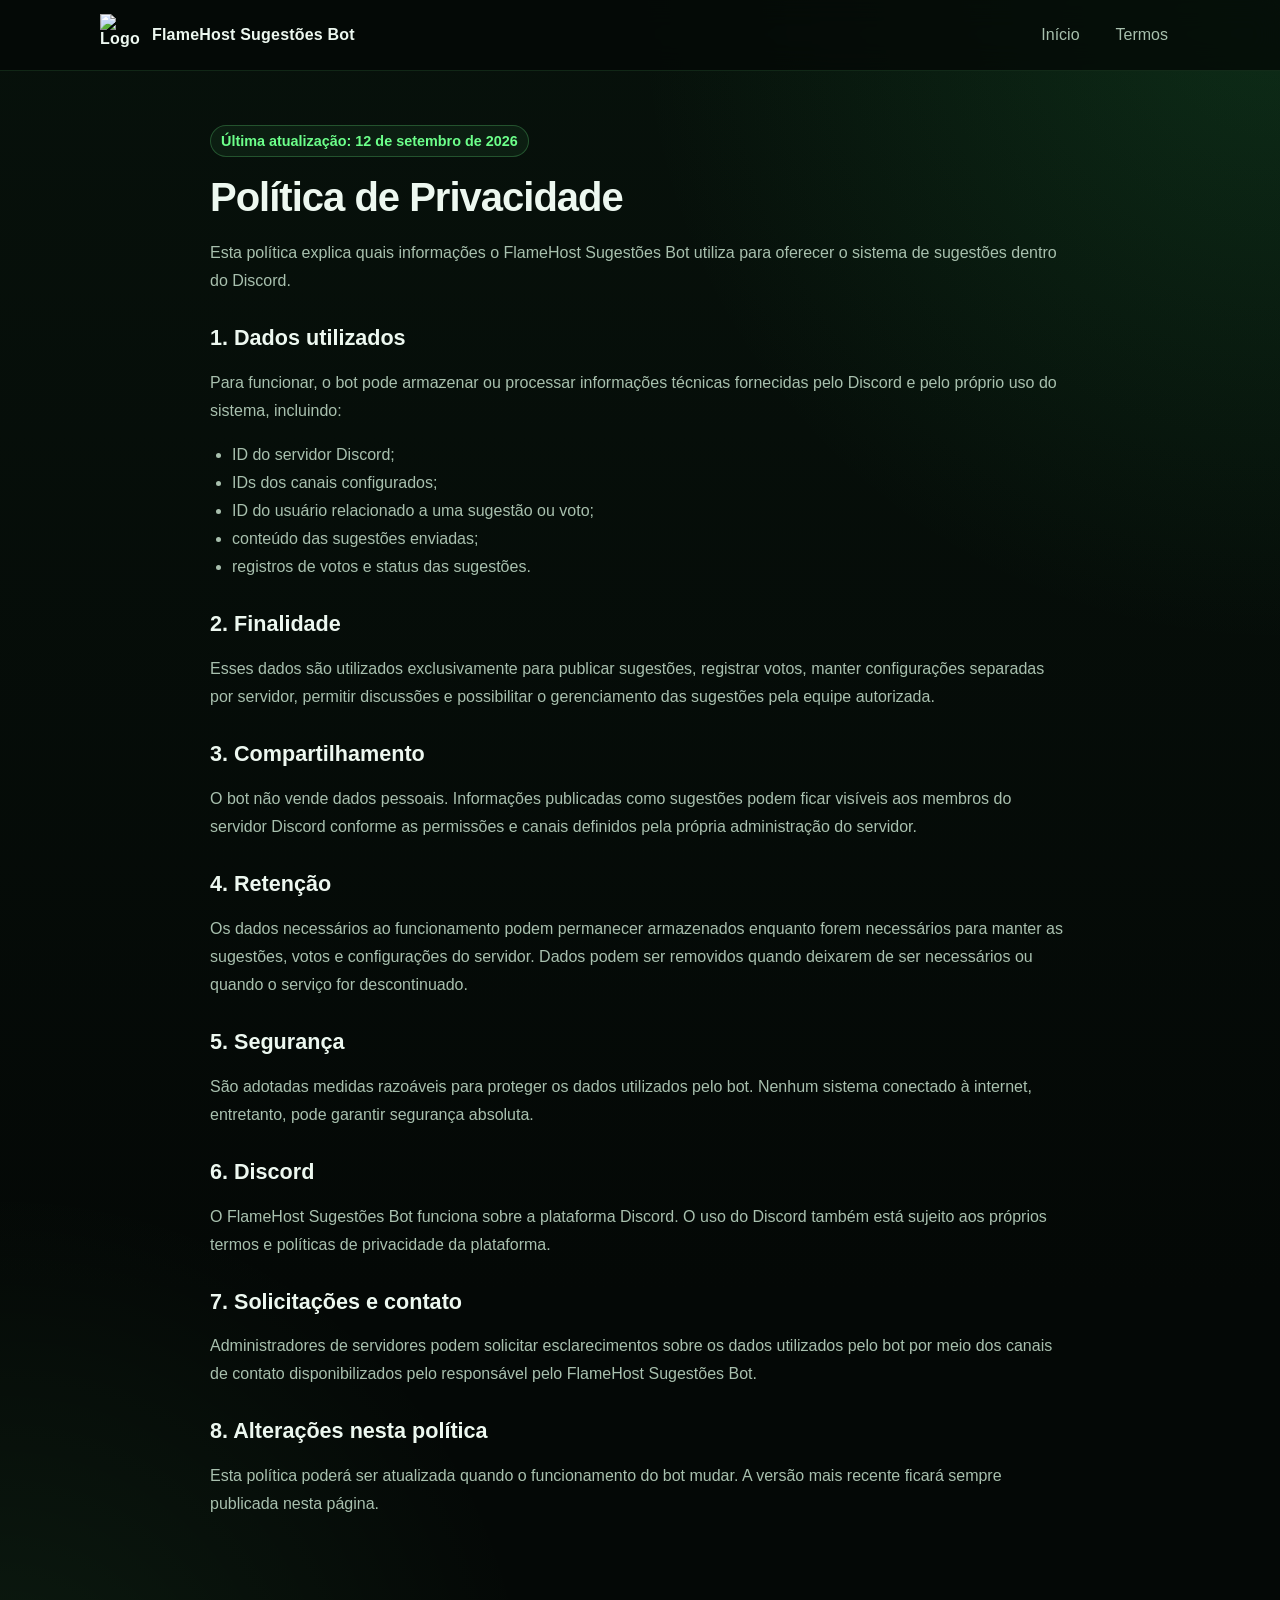
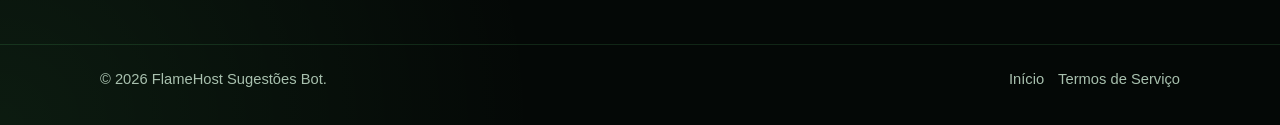
==== privacidade.html @ a5b5e4fd "Publicar site FlameHost Sugestões Bot" ====
<!doctype html>
<html lang="pt-BR">
<head><meta charset="utf-8"><meta name="viewport" content="width=device-width,initial-scale=1"><meta name="description" content="Política de Privacidade do FlameHost Sugestões Bot"><title>Política de Privacidade — FlameHost Sugestões Bot</title><link rel="stylesheet" href="style.css"></head>
<body>
<header><div class="container nav"><a class="brand" href="index.html"><img src="assets/logo.png" alt="Logo"><span>FlameHost Sugestões Bot</span></a><nav class="navlinks"><a href="index.html">Início</a><a href="termos.html">Termos</a></nav></div></header>
<main class="container legal">
  <span class="eyebrow">Última atualização: 12 de setembro de 2026</span>
  <h1>Política de Privacidade</h1>
  <p>Esta política explica quais informações o FlameHost Sugestões Bot utiliza para oferecer o sistema de sugestões dentro do Discord.</p>

  <h2>1. Dados utilizados</h2>
  <p>Para funcionar, o bot pode armazenar ou processar informações técnicas fornecidas pelo Discord e pelo próprio uso do sistema, incluindo:</p>
  <ul>
    <li>ID do servidor Discord;</li>
    <li>IDs dos canais configurados;</li>
    <li>ID do usuário relacionado a uma sugestão ou voto;</li>
    <li>conteúdo das sugestões enviadas;</li>
    <li>registros de votos e status das sugestões.</li>
  </ul>

  <h2>2. Finalidade</h2>
  <p>Esses dados são utilizados exclusivamente para publicar sugestões, registrar votos, manter configurações separadas por servidor, permitir discussões e possibilitar o gerenciamento das sugestões pela equipe autorizada.</p>

  <h2>3. Compartilhamento</h2>
  <p>O bot não vende dados pessoais. Informações publicadas como sugestões podem ficar visíveis aos membros do servidor Discord conforme as permissões e canais definidos pela própria administração do servidor.</p>

  <h2>4. Retenção</h2>
  <p>Os dados necessários ao funcionamento podem permanecer armazenados enquanto forem necessários para manter as sugestões, votos e configurações do servidor. Dados podem ser removidos quando deixarem de ser necessários ou quando o serviço for descontinuado.</p>

  <h2>5. Segurança</h2>
  <p>São adotadas medidas razoáveis para proteger os dados utilizados pelo bot. Nenhum sistema conectado à internet, entretanto, pode garantir segurança absoluta.</p>

  <h2>6. Discord</h2>
  <p>O FlameHost Sugestões Bot funciona sobre a plataforma Discord. O uso do Discord também está sujeito aos próprios termos e políticas de privacidade da plataforma.</p>

  <h2>7. Solicitações e contato</h2>
  <p>Administradores de servidores podem solicitar esclarecimentos sobre os dados utilizados pelo bot por meio dos canais de contato disponibilizados pelo responsável pelo FlameHost Sugestões Bot.</p>

  <h2>8. Alterações nesta política</h2>
  <p>Esta política poderá ser atualizada quando o funcionamento do bot mudar. A versão mais recente ficará sempre publicada nesta página.</p>
</main>
<footer><div class="container footer-row"><span>© 2026 FlameHost Sugestões Bot.</span><span class="footer-links"><a href="index.html">Início</a><a href="termos.html">Termos de Serviço</a></span></div></footer>
</body></html>
---- style.css ----
:root{
  --bg:#07110b;
  --bg2:#0c1b12;
  --card:#0e2116cc;
  --line:#214b31;
  --green:#6cff8a;
  --green2:#35d866;
  --text:#edf8f0;
  --muted:#a8c0ae;
  --shadow:0 18px 50px rgba(0,0,0,.35);
}
*{box-sizing:border-box}
html{scroll-behavior:smooth}
body{margin:0;font-family:Inter,Segoe UI,Arial,sans-serif;background:
radial-gradient(circle at top right,rgba(53,216,102,.14),transparent 30%),
radial-gradient(circle at bottom left,rgba(108,255,138,.08),transparent 25%),
linear-gradient(180deg,var(--bg),#040806 75%);color:var(--text);min-height:100vh}
a{color:inherit;text-decoration:none}
.container{width:min(1080px,calc(100% - 32px));margin:auto}
header{position:sticky;top:0;z-index:10;background:rgba(4,8,6,.78);backdrop-filter:blur(14px);border-bottom:1px solid rgba(108,255,138,.12)}
.nav{display:flex;align-items:center;justify-content:space-between;gap:20px;padding:14px 0}
.brand{display:flex;align-items:center;gap:10px;font-weight:800;letter-spacing:.2px}
.brand img{width:42px;height:42px;object-fit:contain}
.navlinks{display:flex;gap:12px;flex-wrap:wrap}
.navlinks a{padding:9px 12px;border-radius:10px;color:var(--muted)}
.navlinks a:hover{background:#102619;color:var(--text)}
.hero{display:grid;grid-template-columns:1.15fr .85fr;align-items:center;gap:48px;padding:78px 0 54px}
.eyebrow{display:inline-flex;gap:8px;align-items:center;border:1px solid rgba(108,255,138,.24);background:rgba(108,255,138,.06);padding:7px 10px;border-radius:999px;color:var(--green);font-size:.9rem;font-weight:700}
h1{font-size:clamp(2.4rem,6vw,4.8rem);line-height:.98;margin:18px 0 20px;letter-spacing:-2px}
.gradient{background:linear-gradient(90deg,#fff,var(--green));-webkit-background-clip:text;background-clip:text;color:transparent}
.lead{font-size:1.08rem;line-height:1.75;color:var(--muted);max-width:720px}
.actions{display:flex;gap:12px;flex-wrap:wrap;margin-top:26px}
.btn{display:inline-flex;align-items:center;justify-content:center;padding:12px 16px;border-radius:12px;font-weight:800;border:1px solid var(--line)}
.btn.primary{background:linear-gradient(135deg,var(--green2),var(--green));color:#041006;border:0}
.btn.secondary{background:#0d1f14;color:var(--text)}
.hero-card{position:relative;background:linear-gradient(180deg,rgba(20,54,34,.72),rgba(7,19,12,.9));border:1px solid rgba(108,255,138,.18);border-radius:26px;padding:26px;box-shadow:var(--shadow)}
.hero-card img{display:block;width:min(100%,420px);margin:auto;filter:drop-shadow(0 0 30px rgba(108,255,138,.15))}
section{padding:40px 0}
.section-title{font-size:2rem;margin:0 0 10px}
.section-sub{color:var(--muted);margin:0 0 24px;line-height:1.65}
.grid{display:grid;grid-template-columns:repeat(3,1fr);gap:16px}
.card{background:var(--card);border:1px solid rgba(108,255,138,.14);border-radius:18px;padding:20px;box-shadow:0 10px 30px rgba(0,0,0,.18)}
.card h3{margin:0 0 9px;font-size:1.05rem}
.card p{margin:0;color:var(--muted);line-height:1.6}
.command{display:block;margin-top:10px;background:#06110a;border:1px solid #1d492d;color:var(--green);padding:11px 12px;border-radius:10px;font-family:Consolas,monospace;overflow:auto}
.steps{counter-reset:step;display:grid;gap:14px}
.step{display:grid;grid-template-columns:auto 1fr;gap:14px;align-items:start;background:var(--card);border:1px solid rgba(108,255,138,.14);padding:18px;border-radius:16px}
.step:before{counter-increment:step;content:counter(step);display:grid;place-items:center;width:34px;height:34px;border-radius:50%;background:var(--green);color:#06110a;font-weight:900}
.step h3{margin:2px 0 6px}.step p{margin:0;color:var(--muted);line-height:1.6}
.notice{margin-top:22px;border-left:4px solid var(--green);background:#0a1a10;padding:16px 18px;border-radius:10px;color:#cce7d2}
.legal{max-width:860px;padding:54px 0 70px}
.legal h1{font-size:2.5rem;line-height:1.1;letter-spacing:-1px}
.legal h2{margin-top:30px;font-size:1.35rem}
.legal p,.legal li{color:var(--muted);line-height:1.75}
.legal ul{padding-left:22px}
footer{border-top:1px solid rgba(108,255,138,.12);margin-top:40px;padding:26px 0 38px;color:var(--muted);font-size:.92rem}
.footer-row{display:flex;justify-content:space-between;gap:18px;flex-wrap:wrap}
.footer-links{display:flex;gap:14px;flex-wrap:wrap}
@media (max-width:820px){.hero{grid-template-columns:1fr;padding-top:50px}.hero-card{order:-1}.grid{grid-template-columns:1fr}.nav{align-items:flex-start}.navlinks{justify-content:flex-end}h1{letter-spacing:-1px}}
@media (max-width:560px){.nav{display:block}.navlinks{margin-top:10px}.navlinks a{padding:7px 8px}.hero{gap:28px}.actions .btn{width:100%}}
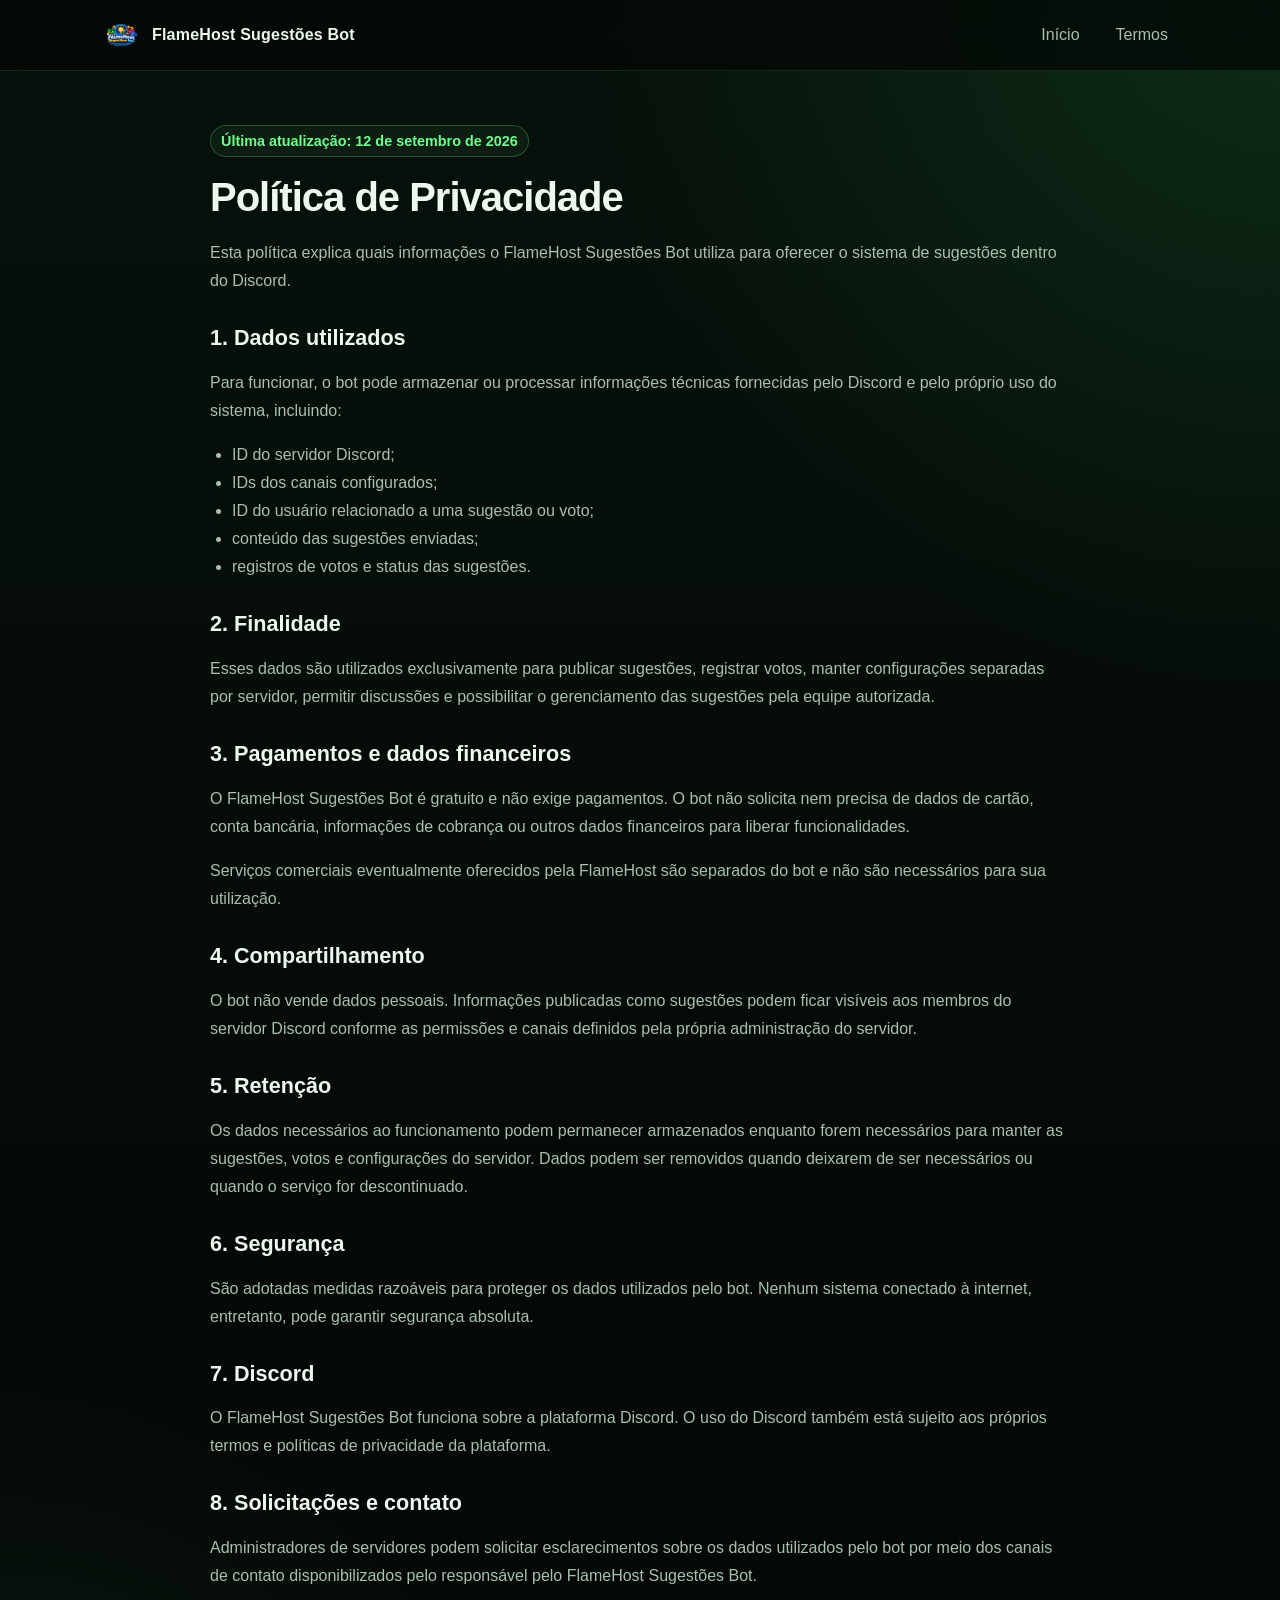
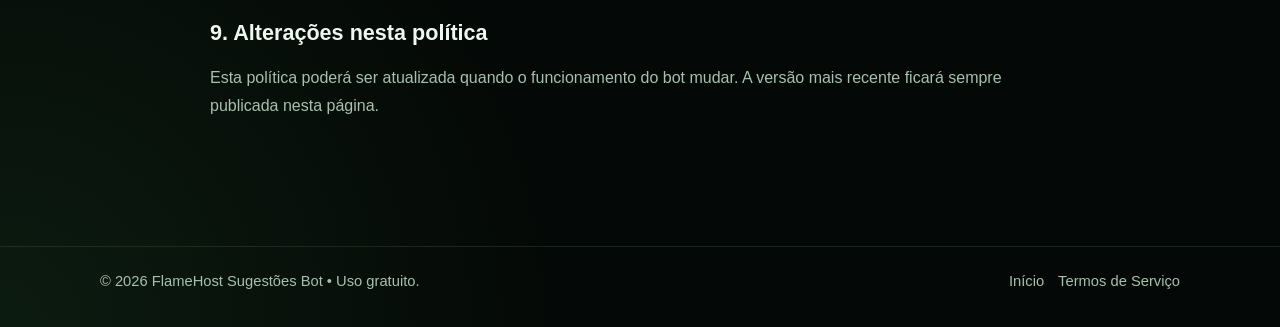
==== commit 8f55dd94: "Atualizar site: bot 100% gratuito e divulgação institucional FlameHost" ====
--- a/privacidade.html
+++ b/privacidade.html
@@ -21,23 +21,27 @@
   <h2>2. Finalidade</h2>
   <p>Esses dados são utilizados exclusivamente para publicar sugestões, registrar votos, manter configurações separadas por servidor, permitir discussões e possibilitar o gerenciamento das sugestões pela equipe autorizada.</p>
 
-  <h2>3. Compartilhamento</h2>
+  <h2>3. Pagamentos e dados financeiros</h2>
+  <p>O FlameHost Sugestões Bot é gratuito e não exige pagamentos. O bot não solicita nem precisa de dados de cartão, conta bancária, informações de cobrança ou outros dados financeiros para liberar funcionalidades.</p>
+  <p>Serviços comerciais eventualmente oferecidos pela FlameHost são separados do bot e não são necessários para sua utilização.</p>
+
+  <h2>4. Compartilhamento</h2>
   <p>O bot não vende dados pessoais. Informações publicadas como sugestões podem ficar visíveis aos membros do servidor Discord conforme as permissões e canais definidos pela própria administração do servidor.</p>
 
-  <h2>4. Retenção</h2>
+  <h2>5. Retenção</h2>
   <p>Os dados necessários ao funcionamento podem permanecer armazenados enquanto forem necessários para manter as sugestões, votos e configurações do servidor. Dados podem ser removidos quando deixarem de ser necessários ou quando o serviço for descontinuado.</p>
 
-  <h2>5. Segurança</h2>
+  <h2>6. Segurança</h2>
   <p>São adotadas medidas razoáveis para proteger os dados utilizados pelo bot. Nenhum sistema conectado à internet, entretanto, pode garantir segurança absoluta.</p>
 
-  <h2>6. Discord</h2>
+  <h2>7. Discord</h2>
   <p>O FlameHost Sugestões Bot funciona sobre a plataforma Discord. O uso do Discord também está sujeito aos próprios termos e políticas de privacidade da plataforma.</p>
 
-  <h2>7. Solicitações e contato</h2>
+  <h2>8. Solicitações e contato</h2>
   <p>Administradores de servidores podem solicitar esclarecimentos sobre os dados utilizados pelo bot por meio dos canais de contato disponibilizados pelo responsável pelo FlameHost Sugestões Bot.</p>
 
-  <h2>8. Alterações nesta política</h2>
+  <h2>9. Alterações nesta política</h2>
   <p>Esta política poderá ser atualizada quando o funcionamento do bot mudar. A versão mais recente ficará sempre publicada nesta página.</p>
 </main>
-<footer><div class="container footer-row"><span>© 2026 FlameHost Sugestões Bot.</span><span class="footer-links"><a href="index.html">Início</a><a href="termos.html">Termos de Serviço</a></span></div></footer>
+<footer><div class="container footer-row"><span>© 2026 FlameHost Sugestões Bot • Uso gratuito.</span><span class="footer-links"><a href="index.html">Início</a><a href="termos.html">Termos de Serviço</a></span></div></footer>
 </body></html>
--- a/style.css
+++ b/style.css
@@ -58,3 +58,14 @@
 .footer-links{display:flex;gap:14px;flex-wrap:wrap}
 @media (max-width:820px){.hero{grid-template-columns:1fr;padding-top:50px}.hero-card{order:-1}.grid{grid-template-columns:1fr}.nav{align-items:flex-start}.navlinks{justify-content:flex-end}h1{letter-spacing:-1px}}
 @media (max-width:560px){.nav{display:block}.navlinks{margin-top:10px}.navlinks a{padding:7px 8px}.hero{gap:28px}.actions .btn{width:100%}}
+
+
+.free-line{margin-top:18px;color:#d8ffe1;font-size:.95rem;font-weight:700;line-height:1.7}
+.free-panel,.host-panel{display:grid;grid-template-columns:auto 1fr;gap:22px;align-items:start;background:linear-gradient(135deg,rgba(108,255,138,.08),rgba(53,216,102,.03));border:1px solid rgba(108,255,138,.22);border-radius:22px;padding:26px;box-shadow:var(--shadow)}
+.free-panel p,.host-panel p{color:var(--muted);line-height:1.75;margin:10px 0 0}
+.free-icon{display:grid;place-items:center;width:58px;height:58px;border-radius:16px;background:linear-gradient(135deg,var(--green2),var(--green));font-size:1.65rem;box-shadow:0 10px 26px rgba(53,216,102,.18)}
+.host-panel{grid-template-columns:1fr auto;align-items:center;background:linear-gradient(135deg,rgba(255,103,48,.07),rgba(108,255,138,.04))}
+.host-action{display:flex;flex-direction:column;gap:9px;align-items:center;min-width:210px}
+.host-action span{font-size:.85rem;color:var(--muted)}
+.host-disclaimer{padding:13px 15px;border:1px solid rgba(108,255,138,.15);background:#09170e;border-radius:12px}
+@media (max-width:820px){.free-panel,.host-panel{grid-template-columns:1fr}.host-action{align-items:flex-start;min-width:0}.host-action .btn{width:100%}.free-icon{width:52px;height:52px}}
